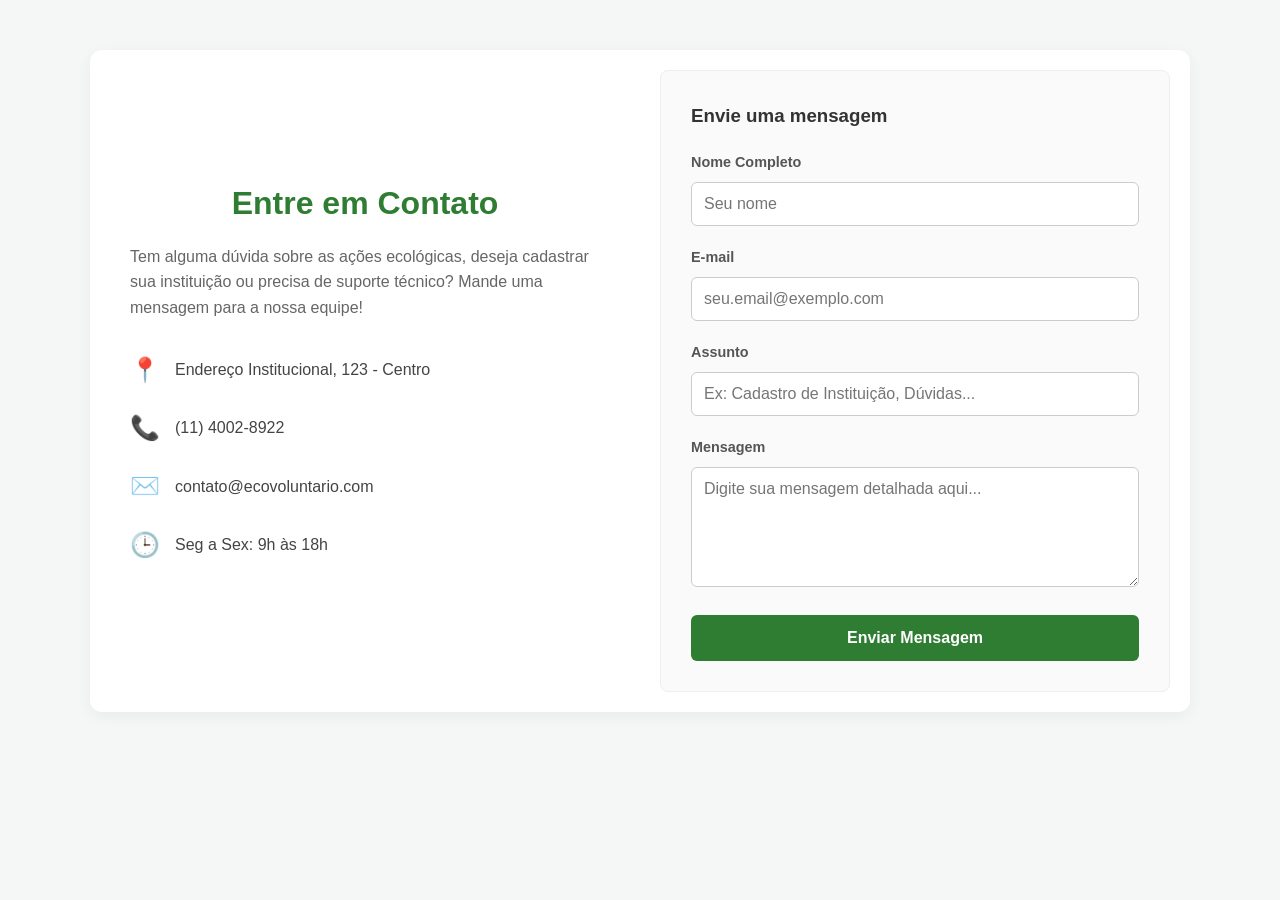
==== contato.html @ 61829267 "feat:adiciona pagina contato" ====
<!DOCTYPE html>
<html lang="pt-BR">
<head>
    <meta charset="UTF-8">
    <meta name="viewport" content="width=device-width, initial-scale=1.0">
    <title>Contato - EcoVoluntário</title>
    <link rel="stylesheet" href="style.css">
   
</head>
<body>

    <!-- CONTAINER DA PÁGINA -->
    <main class="container-contato">
        
        <!-- Bloco Informativo -->
        <section class="info-contato">
            <h2>Entre em Contato</h2>
            <p>Tem alguma dúvida sobre as ações ecológicas, deseja cadastrar sua instituição ou precisa de suporte técnico? Mande uma mensagem para a nossa equipe!</p>
            
            <ul class="detalhes-lista">
                <li><span>📍</span> Endereço Institucional, 123 - Centro</li>
                <li><span>📞</span> (11) 4002-8922</li>
                <li><span>✉️</span> contato@ecovoluntario.com</li>
                <li><span>🕒</span> Seg a Sex: 9h às 18h</li>
            </ul>
        </section>

        <!-- Bloco do Formulário -->
        <section class="formulario-contato">
            <h3>Envie uma mensagem</h3>
            <form id="formContato">
                <div class="grupo-campo">
                    <label for="nome">Nome Completo</label>
                    <input type="text" id="nome" name="nome" placeholder="Seu nome" required>
                </div>

                <div class="grupo-campo">
                    <label for="email">E-mail</label>
                    <input type="email" id="email" name="email" placeholder="seu.email@exemplo.com" required>
                </div>

                <div class="grupo-campo">
                    <label for="assunto">Assunto</label>
                    <input type="text" id="assunto" name="assunto" placeholder="Ex: Cadastro de Instituição, Dúvidas..." required>
                </div>

                <div class="grupo-campo">
                    <label for="mensagem">Mensagem</label>
                    <textarea id="mensagem" name="mensagem" placeholder="Digite sua mensagem detalhada aqui..." required></textarea>
                </div>

                <button type="submit" class="btn-enviar">Enviar Mensagem</button>
            </form>
        </section>

    </main>

    <script src="script.js"></script>

</body>
</html>
---- style.css ----
/* Configurações Globais */
* {
    margin: 0;
    padding: 0;
    box-sizing: border-box;
}

body {
    font-family: 'Segoe UI', Tahoma, Geneva, Verdana, sans-serif;
    background-color: #f4f9f4;
    color: #2c3e50;
    line-height: 1.6;
}

.container {
    max-width: 1100px;
    margin: 0 auto;
    padding: 20px;
}

/*Navbar*/
.navbar {
    background-color: #1b5e20;
    padding: 15px 0;
    position: sticky;
    top: 0;
    z-index: 1000;
    box-shadow: 0 2px 5px rgba(0,0,0,0.1);
}

.nav-container {
    max-width: 1100px;
    margin: 0 auto;
    display: flex;
    justify-content: space-between;
    align-items: center;
    padding: 0 20px;
}

.nav-logo {
    color: white;
    font-size: 1.4rem;
    font-weight: bold;
    text-decoration: none;
}

.nav-menu {
    display: flex;
    list-style: none;
    gap: 20px;
}

.nav-menu a {
    color: #c8e6c9;
    text-decoration: none;
    font-weight: 600;
    font-size: 1rem;
    padding: 5px 10px;
    border-radius: 4px;
    transition: all 0.3s;
}

.nav-menu a:hover, .nav-menu a.active {
    color: white;
    background-color: #2e7d32;
}

/*Cabeçalho*/
header {
    background-color: #2e7d32;
    color: white;
    text-align: center;
    padding: 40px 20px;
    margin-bottom: 30px;
    box-shadow: 0 4px 6px rgba(0,0,0,0.1);
}

header h1 {
    font-size: 2.5rem;
    margin-bottom: 10px;
}

header p {
    font-size: 1.1rem;
    opacity: 0.9;
}

/* Seções */
h2 {
    color: #2e7d32;
    margin-bottom: 20px;
    text-align: center;
}

/* Filtro por Cidade */
.filtro-container {
    background: white;
    padding: 15px;
    border-radius: 8px;
    margin-bottom: 25px;
    box-shadow: 0 2px 4px rgba(0,0,0,0.05);
    display: flex;
    align-items: center;
    justify-content: center;
    gap: 15px;
}

.filtro-container label {
    font-weight: bold;
    color: #2e7d32;
}

.filtro-container select {
    padding: 8px 15px;
    border: 1px solid #ccc;
    border-radius: 4px;
    font-size: 1rem;
    color: #2c3e50;
    outline: none;
}

/* Cards */
.cards-grid {
    display: grid;
    grid-template-columns: repeat(auto-fit, minmax(280px, 1fr));
    gap: 20px;
    margin-bottom: 50px;
}

.card {
    background: white;
    padding: 20px;
    border-radius: 8px;
    border-top: 5px solid #81c784;
    box-shadow: 0 4px 6px rgba(0,0,0,0.05);
    transition: transform 0.2s;
}

.card:hover {
    transform: translateY(-5px);
}

.card h3 {
    margin-bottom: 10px;
    color: #1b5e20;
}

.card p {
    margin-bottom: 8px;
    font-size: 0.95rem;
}

/* Botão dos Cards */
.btn-card {
    display: inline-block;
    width: 100%;
    background-color: #e8f5e9;
    color: #2e7d32;
    border: 2px solid #2e7d32;
    padding: 8px 12px;
    font-size: 0.95rem;
    font-weight: bold;
    border-radius: 4px;
    cursor: pointer;
    transition: all 0.2s ease-in-out;
    margin-top: 15px;
}

.btn-card:hover {
    background-color: #2e7d32;
    color: white;
}

/* Formulário de Inscrição e Cadastro*/
.inscricao-section {
    background: white;
    max-width: 600px;
    margin: 0 auto 40px auto;
    padding: 30px;
    border-radius: 8px;
    box-shadow: 0 4px 10px rgba(0,0,0,0.08);
    border-top: 5px solid #2e7d32;
}

.inscricao-section p {
    text-align: center;
    margin-bottom: 25px;
    color: #7f8c8d;
}

.form-group {
    margin-bottom: 20px;
    text-align: left;
}

.form-group label {
    display: block;
    margin-bottom: 8px;
    font-weight: 600;
    color: #2c3e50;
}

.form-group input, .form-group select {
    width: 100%;
    padding: 12px;
    border: 1px solid #ccc;
    border-radius: 4px;
    font-size: 1rem;
    color: #2c3e50;
    background-color: #fff;
    outline: none;
    transition: border-color 0.2s;
}

.form-group input:focus, .form-group select:focus {
    border-color: #2e7d32;
    box-shadow: 0 0 0 2px rgba(46, 125, 50, 0.1);
}

.btn-enviar {
    display: block;
    width: 100%;
    background-color: #2e7d32;
    color: white;
    border: none;
    padding: 14px;
    font-size: 1.1rem;
    font-weight: bold;
    border-radius: 4px;
    cursor: pointer;
    transition: background 0.2s;
    margin-top: 10px;
}

.btn-enviar:hover {
    background-color: #1b5e20;
}

/* Pop-up */
.modal {
    display: none;
    position: fixed;
    z-index: 2000;
    left: 0;
    top: 0;
    width: 100%;
    height: 100%;
    background-color: rgba(0, 0, 0, 0.5);
    backdrop-filter: blur(3px);
    align-items: center;
    justify-content: center;
}

.modal-content {
    background-color: white;
    padding: 30px;
    border-radius: 8px;
    width: 90%;
    max-width: 500px;
    position: relative;
    box-shadow: 0 4px 20px rgba(0,0,0,0.15);
    animation: surgimento 0.3s ease-out;
}

@keyframes surgimento {
    from { transform: scale(0.8); opacity: 0; }
    to { transform: scale(1); opacity: 1; }
}

.btn-fechar {
    position: absolute;
    right: 20px;
    top: 15px;
    font-size: 2rem;
    font-weight: bold;
    color: #aaa;
    cursor: pointer;
    transition: color 0.2s;
}

.btn-fechar:hover {
    color: #e74c3c;
}

.btn-tema {
    background:none;
    border:none;
    font-size:1.5rem;
    cursor:pointer;
    margin-left:15px;
}
.btn-share {
    background: transparent;
    border: 1px solid #81c784;
    color: #2e7d32;
    padding: 10px;
    border-radius: 5px;
    cursor: pointer;
    margin-top: 5px;
    width: 100%;
    transition: background-color 0.3s ease;
}

.btn-share:hover {
    background-color: #e8f5e9;
}

   /*modo escuro*/
body.dark-mode {
    background-color: #121212;
    color: #e0e0e0;
}

body.dark-mode .navbar,
body.dark-mode .footer {
    background-color: #1e1e1e;
    color: #ffffff;
    border-color: #333;
}

body.dark-mode .card,
body.dark-mode .modal-content {
    background-color: #1e1e1e;
    color: #e0e0e0;
    box-shadow: 0 4px 8px rgba(255, 255, 255, 0.05);
}

body.dark-mode .card h3,
body.dark-mode h1, 
body.dark-mode h2 {
    color: #81c784;
}

.msg-vazia {
    display: none; /* Fica escondido até o JS mandar aparecer */
    text-align: center;
    color: #666;
    margin-top: 30px;
    font-size: 1.2rem;
    font-style: italic;
    width: 100%;
}
/* Footer */
.footer {
    background-color: #1b5e20;
    color: white;
    margin-top: 50px;
    padding: 40px 0 0 0;
}

.footer-container {
    max-width: 1100px;
    margin: 0 auto;
    padding: 0 20px;
    display: flex;
    justify-content: space-between;
    gap: 30px;
    flex-wrap: wrap;
}

.footer-coluna h3 {
    font-size: 1.3rem;
    margin-bottom: 10px;
    color: white;
}

.footer-coluna h4 {
    font-size: 1rem;
    margin-bottom: 10px;
    color: #a5d6a7;
}

.footer-coluna p {
    font-size: 0.9rem;
    color: #c8e6c9;
    margin-bottom: 8px;
}

.footer-coluna ul {
    list-style: none;
}

.footer-coluna ul li {
    margin-bottom: 8px;
}

.footer-coluna ul li a {
    color: #c8e6c9;
    text-decoration: none;
    font-size: 0.9rem;
    transition: color 0.2s;
}

.footer-coluna ul li a:hover {
    color: white;
}

.footer-bottom {
    text-align: center;
    margin-top: 30px;
    padding: 15px;
    background-color: #145214;
    font-size: 0.85rem;
    color: #a5d6a7;
}
/* Redes Sociais do Footer */
.footer-redes {
    display: flex;
    flex-direction: column;
    gap: 8px;
    margin-top: 10px;
}

.footer-redes a {
    color: #c8e6c9;
    text-decoration: none;
    font-size: 0.9rem;
    transition: color 0.2s;
}

.footer-redes a:hover {
    color: white;
}

/*  MELHORIA: Hover nos inputs */
.form-group input:hover,
.form-group select:hover {
    border-color: #81c784;
}

.btn-enviar {
    display: block;
    width: 100%;
    background-color: #2e7d32;
    color: white;
    border: none;
    padding: 14px;
    font-size: 1.1rem;
    font-weight: bold;
    border-radius: 4px;
    cursor: pointer;
    transition: background 0.3s, transform 0.2s, box-shadow 0.2s;
    margin-top: 10px;
}

/*  MELHORIA: Hover com elevação */
.btn-enviar:hover {
    background-color: #1b5e20;
    transform: translateY(-2px);
    box-shadow: 0 6px 14px rgba(27,94,32,0.3);
}

.btn-enviar:active {
    transform: translateY(0);
    box-shadow: none;
}

/* ==========================================
   POP-UP / MODAL
   ========================================== */
.modal {
    display: none;
    position: fixed;
    z-index: 2000;
    left: 0;
    top: 0;
    width: 100%;
    height: 100%;
    background-color: rgba(0, 0, 0, 0.5);
    backdrop-filter: blur(3px);
    align-items: center;
    justify-content: center;
}

.modal-content {
    background-color: white;
    padding: 30px;
    border-radius: 8px;
    width: 90%;
    max-width: 500px;
    position: relative;
    box-shadow: 0 4px 20px rgba(0,0,0,0.15);
    animation: surgimento 0.3s ease-out;
}

.btn-fechar {
    position: absolute;
    right: 20px;
    top: 15px;
    font-size: 2rem;
    font-weight: bold;
    color: #aaa;
    cursor: pointer;
    transition: color 0.2s, transform 0.2s;
}

/*  MELHORIA: Hover com rotação no X */
.btn-fechar:hover {
    color: #e74c3c;
    transform: rotate(90deg);
}

/* ==========================================
   BOTÕES EXTRAS
   ========================================== */
.btn-tema {
    background: none;
    border: none;
    font-size: 1.5rem;
    cursor: pointer;
    margin-left: 15px;
    transition: transform 0.3s ease;
}

.btn-tema:hover {
    transform: rotate(20deg) scale(1.2);
}

.btn-share {
    background: transparent;
    border: 1px solid #81c784;
    color: #2e7d32;
    padding: 10px;
    border-radius: 5px;
    cursor: pointer;
    margin-top: 5px;
    width: 100%;
    transition: background-color 0.3s ease, transform 0.2s;
}

/*  MELHORIA: Hover com escala */
.btn-share:hover {
    background-color: #e8f5e9;
    transform: scale(1.02);
}

/* ==========================================
    TOAST — ALERTA PERSONALIZADO
   ========================================== */
.toast {
    position: fixed;
    bottom: 30px;
    right: 30px;
    background-color: #2e7d32;
    color: white;
    padding: 14px 22px;
    border-radius: 8px;
    font-size: 0.95rem;
    font-weight: 600;
    box-shadow: 0 6px 20px rgba(0,0,0,0.2);
    z-index: 9999;
    opacity: 0;
    transform: translateY(20px);
    transition: opacity 0.4s ease, transform 0.4s ease;
    max-width: 320px;
    pointer-events: none;
}

.toast.show {
    opacity: 1;
    transform: translateY(0);
}

/* ==========================================
   MODO ESCURO
   ========================================== */
body.dark-mode {
    background-color: #121212;
    color: #e0e0e0;
}

body.dark-mode .navbar,
body.dark-mode .footer {
    background-color: #1e1e1e;
    color: #ffffff;
    border-color: #333;
}

body.dark-mode .card,
body.dark-mode .modal-content,
body.dark-mode .inscricao-section,
body.dark-mode .filtro-container {
    background-color: #1e1e1e;
    color: #e0e0e0;
    box-shadow: 0 4px 8px rgba(255, 255, 255, 0.05);
}

body.dark-mode .card h3,
body.dark-mode h1,
body.dark-mode h2 {
    color: #81c784;
}

body.dark-mode .form-group input,
body.dark-mode .form-group select {
    background-color: #2a2a2a;
    color: #e0e0e0;
    border-color: #444;
}

body.dark-mode .toast {
    background-color: #388e3c;
}

/* ==========================================
   MENSAGEM VAZIA
   ========================================== */
.msg-vazia {
    display: none;
    text-align: center;
    color: #666;
    margin-top: 30px;
    font-size: 1.2rem;
    font-style: italic;
    width: 100%;
    animation: fadeIn 0.4s ease;
}

/* ==========================================
   FOOTER
   ========================================== */
.footer {
    background-color: #1b5e20;
    color: white;
    margin-top: 50px;
    padding: 40px 0 0 0;
}

.footer-container {
    max-width: 1100px;
    margin: 0 auto;
    padding: 0 20px;
    display: flex;
    justify-content: space-between;
    gap: 30px;
    flex-wrap: wrap; /*  RESPONSIVIDADE */
}

.footer-coluna h3 {
    font-size: 1.3rem;
    margin-bottom: 10px;
    color: white;
}

.footer-coluna h4 {
    font-size: 1rem;
    margin-bottom: 10px;
    color: #a5d6a7;
}

.footer-coluna p {
    font-size: 0.9rem;
    color: #c8e6c9;
    margin-bottom: 8px;
}

.footer-coluna ul {
    list-style: none;
}

.footer-coluna ul li {
    margin-bottom: 8px;
}

.footer-coluna ul li a {
    color: #c8e6c9;
    text-decoration: none;
    font-size: 0.9rem;
    transition: color 0.2s, padding-left 0.2s;
}

/*  MELHORIA: Hover com deslocamento no footer */
.footer-coluna ul li a:hover {
    color: white;
    padding-left: 6px;
}

.footer-bottom {
    text-align: center;
    margin-top: 30px;
    padding: 15px;
    background-color: #145214;
    font-size: 0.85rem;
    color: #a5d6a7;
}

.footer-redes {
    display: flex;
    flex-direction: column;
    gap: 8px;
    margin-top: 10px;
}

.footer-redes a {
    color: #c8e6c9;
    text-decoration: none;
    font-size: 0.9rem;
    transition: color 0.2s, transform 0.2s;
    display: inline-block;
}

/*  MELHORIA: Hover nas redes sociais */
.footer-redes a:hover {
    color: white;
    transform: translateX(4px);
}

/* ==========================================
    RESPONSIVIDADE — MEDIA QUERIES
   ========================================== */

/* Tablet */
@media (max-width: 768px) {
    header h1 {
        font-size: 1.8rem;
    }

    header p {
        font-size: 1rem;
    }

    .nav-menu {
        display: none;
        flex-direction: column;
        position: absolute;
        top: 60px;
        left: 0;
        width: 100%;
        background-color: #1b5e20;
        padding: 10px 0;
        box-shadow: 0 4px 8px rgba(0,0,0,0.2);
    }

    .nav-menu.aberto {
        display: flex;
    }

    .nav-menu li {
        text-align: center;
        padding: 10px 0;
    }

    .menu-toggle {
        display: flex;
    }

    .cards-grid {
        grid-template-columns: repeat(auto-fit, minmax(240px, 1fr));
    }

    .inscricao-section {
        padding: 20px 15px;
        margin: 0 10px 30px 10px;
    }

    .footer-container {
        flex-direction: column;
        align-items: flex-start;
    }
}

/* Mobile */
@media (max-width: 480px) {
    header h1 {
        font-size: 1.4rem;
    }

    .container {
        padding: 10px;
    }

    .cards-grid {
        grid-template-columns: 1fr;
    }

    .filtro-container {
        flex-direction: column;
        align-items: stretch;
        text-align: center;
    }

    .filtro-container select {
        width: 100%;
    }

    .toast {
        bottom: 15px;
        right: 15px;
        left: 15px;
        max-width: 100%;
    }

    .modal-content {
        padding: 20px 15px;
    }
}
/* so pra eu não me perder aqui começa as galerias */

   .galeria-grid {
    display: grid; 
    grid-template-columns: repeat(auto-fit, minmax(280px, 1fr)); 
    gap: 20px; 
    margin-bottom: 50px;
}

.galeria-item {
    position: relative;
    overflow: hidden; 
    border-radius: 8px; 
    box-shadow: 0 4px 6px rgba(0,0,0,0.05); 
    height: 220px; 
}

.galeria-item img {
    width: 100%;
    height: 100%;
    object-fit: cover; 
    transition: transform 0.4s ease; 
    display: block;
}

.galeria-overlay {
    position: absolute;
    bottom: 0;
    left: 0;
    right: 0;
    background: linear-gradient(transparent, rgba(27, 94, 32, 0.9)); 
    overflow: hidden;
    width: 100%;
    height: 0; 
    transition: height 0.3s ease; 
    display: flex;
    align-items: flex-end;
    padding: 0 15px;
}

.galeria-overlay p {
    color: white;
    font-size: 1rem;
    font-weight: 600;
    margin-bottom: 15px;
}


.galeria-item:hover img {
    transform: scale(1.1); 

.galeria-item:hover .galeria-overlay {
    height: 50%; 
}

/* modo trevoso*/
body.dark-mode .galeria-item {
    box-shadow: 0 4px 8px rgba(255, 255, 255, 0.05);
}

body.dark-mode .galeria-overlay {
    background: linear-gradient(transparent, rgba(18, 18, 18, 0.95)); 
}
}

/* Reset de Estilos Básicos */
* {
    margin: 0;
    padding: 0;
    box-sizing: border-box;
    font-family: 'Segoe UI', Tahoma, Geneva, Verdana, sans-serif;
}

body {
    background-color: #f4f7f6;
    color: #333;
    display: flex;
    flex-direction: column;
    min-height: 100vh;
}

/* Container Principal */
.container-contato {
    max-width: 1100px;
    margin: 50px auto;
    padding: 20px;
    display: grid;
    grid-template-columns: 1fr 1fr;
    gap: 40px;
    background: #ffffff;
    border-radius: 12px;
    box-shadow: 0 4px 15px rgba(0, 0, 0, 0.05);
}

@media (max-width: 768px) {
    .container-contato {
        grid-template-columns: 1fr;
        margin: 20px;
    }
}

/* Seção de Informações da Esquerda */
.info-contato {
    padding: 20px;
    display: flex;
    flex-direction: column;
    justify-content: center;
}

.info-contato h2 {
    color: #2e7d32; /* Verde Ecológico */
    font-size: 2rem;
    margin-bottom: 15px;
}

.info-contato p {
    color: #666;
    line-height: 1.6;
    margin-bottom: 30px;
}

.detalhes-lista {
    list-style: none;
}

.detalhes-lista li {
    margin-bottom: 20px;
    display: flex;
    align-items: center;
    font-size: 1rem;
    color: #444;
}

.detalhes-lista li span {
    font-size: 1.5rem;
    margin-right: 15px;
}

/* Seção do Formulário da Direita */
.formulario-contato {
    background: #fafafa;
    padding: 30px;
    border-radius: 8px;
    border: 1px solid #eeeeee;
}

.formulario-contato h3 {
    margin-bottom: 20px;
    color: #333;
}

.grupo-campo {
    margin-bottom: 20px;
}

.grupo-campo label {
    display: block;
    margin-bottom: 8px;
    font-weight: 600;
    font-size: 0.9rem;
    color: #555;
}

.grupo-campo input,
.grupo-campo textarea {
    width: 100%;
    padding: 12px;
    border: 1px solid #ccc;
    border-radius: 6px;
    font-size: 1rem;
    transition: border-color 0.3s ease;
    outline: none;
}

.grupo-campo input:focus,
.grupo-campo textarea:focus {
    border-color: #2e7d32;
    box-shadow: 0 0 5px rgba(46, 125, 50, 0.2);
}

.grupo-campo textarea {
    resize: vertical;
    min-height: 120px;
}

/* Botão Enviar */
.btn-enviar {
    width: 100%;
    background-color: #2e7d32;
    color: white;
    padding: 14px;
    border: none;
    border-radius: 6px;
    font-size: 1rem;
    font-weight: bold;
    cursor: pointer;
    transition: background-color 0.3s ease;
}

.btn-enviar:hover {
    background-color: #1b5e20;
}
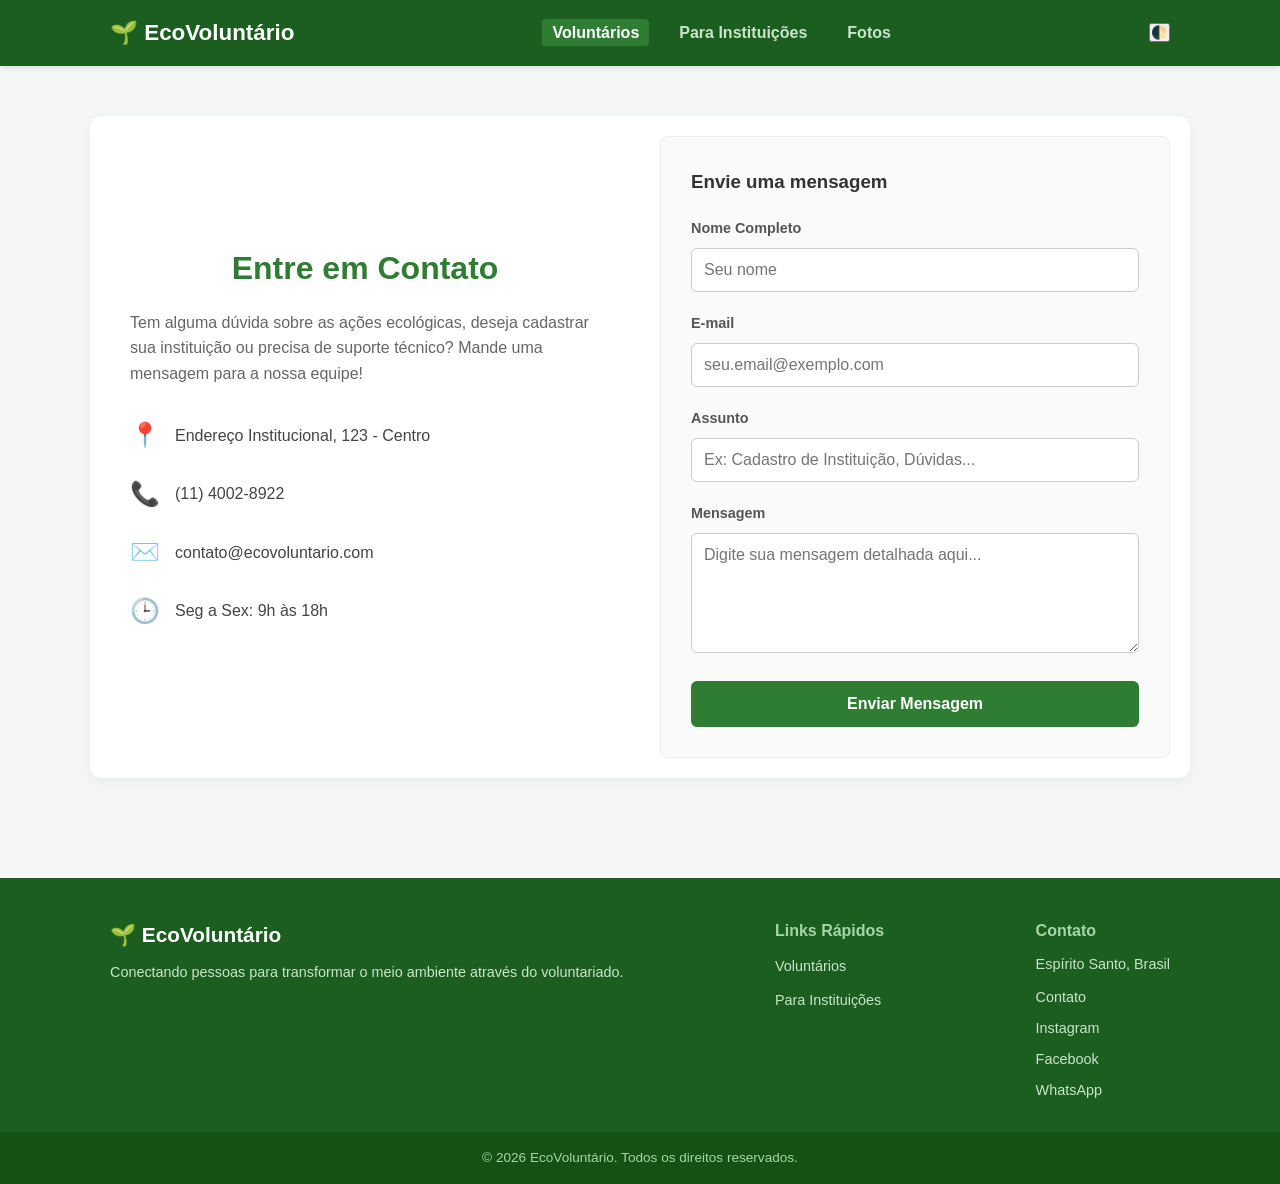
==== commit 34483d97: "feat:adiciona navbar e footer na pagina contato" ====
--- a/contato.html
+++ b/contato.html
@@ -8,6 +8,18 @@
    
 </head>
 <body>
+
+    <nav class="navbar">
+        <div class="nav-container">
+            <a href="index.html" class="nav-logo">🌱 EcoVoluntário</a>
+            <ul class="nav-menu">
+                <li><a href="index.html" class="active">Voluntários</a></li>
+                <li><a href="instituicao.html">Para Instituições</a></li>
+                <li><a href="fotos.html">Fotos</a></li> 
+            </ul>
+            <button id="btn-tema">🌓</button>
+        </div>
+    </nav>
 
     <!-- CONTAINER DA PÁGINA -->
     <main class="container-contato">
@@ -57,5 +69,35 @@
 
     <script src="script.js"></script>
 
+    <footer class="footer">
+        <div class="footer-container">
+            <div class="footer-coluna">
+                <h3>🌱 EcoVoluntário</h3>
+                <p>Conectando pessoas para transformar o meio ambiente através do voluntariado.</p>
+            </div>
+            <div class="footer-coluna">
+                <h4>Links Rápidos</h4>
+                <ul>
+                    <li><a href="index.html">Voluntários</a></li>
+                    <li><a href="instituicao.html">Para Instituições</a></li>
+                </ul>
+            </div>
+            <div class="footer-coluna">
+                <h4>Contato</h4>
+                <p>Espírito Santo, Brasil</p>
+                <div class="footer-redes">
+                    <a href="contato.html">Contato</a>
+
+                    <a href="#">Instagram</a>
+                    <a href="#">Facebook</a>
+                    <a href="#">WhatsApp</a>
+                </div>
+            </div>
+        </div>
+        <div class="footer-bottom">
+            <p>© 2026 EcoVoluntário. Todos os direitos reservados.</p>
+        </div>
+    </footer>
+
 </body>
 </html>
